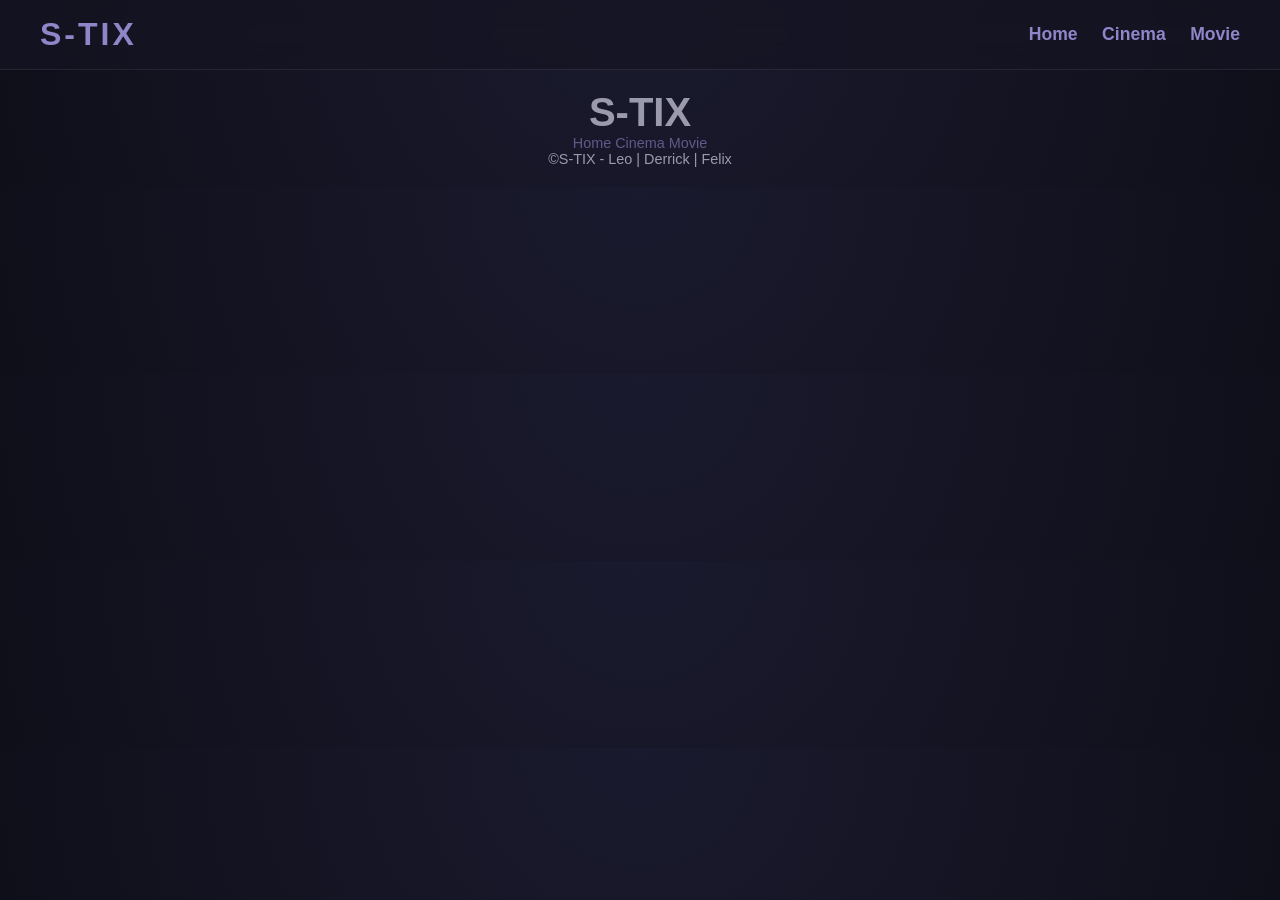
==== Cinema.html @ fa233ce1 "Initial commit" ====
<!DOCTYPE html>
<html lang="en">
<head>
    <meta charset="UTF-8">
    <meta name="viewport" content="width=device-width, initial-scale=1.0">
    <link rel="stylesheet" href="css/style.css">
    <script src="js/script.js"></script>
    <title>S-TIX</title>
</head>
<body>
     <header class="navbar">
        <div class="container navbar-inner">
            <a href="Home.html" class="logo">S-TIX</a>

            <!-- Checkbox (hidden) -->
            <input type="checkbox" id="menu-toggle">

            <!-- Hamburger -->
            <label for="menu-toggle" class="hamburger">
                <span></span>
                <span></span>
                <span></span>
            </label>

            <!-- NAV -->
            <nav>
                <a href="Home.html">Home</a>
                <a href="Cinema.html" class="active">Cinema</a>
                <a href="Movie.html">Movie</a>
            </nav>
        </div>
    </header>

    <footer>
        <h1>S-TIX</h1>
        <p>
            <a href="Home.html">Home</a>
            <a href="Cinema.html">Cinema</a>
            <a href="Movie.html">Movie</a>
        </p>
        <p>&copy;S-TIX - Leo | Derrick | Felix </p>
    </footer>
    
</body>
</html>
---- css/style.css ----
*{
    margin: 0;
    padding: 0;
    box-sizing: border-box;
    font-family: 'Segoe UI', sans-serif;
}

:root{
    --bg-dark: #0f0f1a;
    --bg-card: #1c1c2b;
    --primary: #8e86c9;
    --accent: #ff4d6d;
    --text: #f1f1ff;
}

body{
    background: radial-gradient(circle at top, #1a1a2e, #0f0f1a);
    color: var(--text);
}

a{
    text-decoration: none;
    color: var(--primary);
    transition: 0.2s;
}

a:hover{
    color: #ffffff;
}

h1{ font-size: 2.5rem; }
h2{
    font-size: 3rem;
    margin-bottom: 10px;
    text-align: center;
}
h3{ font-size: 1.3rem; }


.navbar{
    background: rgba(20,20,35,0.7);
    backdrop-filter: blur(14px);
    border-bottom: 1px solid rgba(255,255,255,0.08);
    padding: 16px 40px;
    position: sticky;
    top: 0;
    z-index: 999;
}

.navbar-inner{
    display: flex;
    justify-content: space-between;
    align-items: center;
}

.logo{
    font-size: 2rem;
    font-weight: 700;
    color: var(--primary);
    letter-spacing: 3px;
}

nav a{
    font-size: 1.1rem;
    margin-left: 20px;
    font-weight: 700;
    position: relative;
}

nav a::after{
    content: "";
    position: absolute;
    width: 0%;
    height: 2px;
    bottom: -4px;
    left: 0;
    background: var(--primary);
    transition: 0.3s;
}

nav a:hover::after{
    width: 100%;
}


.section{
    padding: 40px 24px;
}


.movie{
    display: grid;
    grid-template-columns: repeat(auto-fill, minmax(250px, 1fr));
    gap: 20px;
    
}


.card{
    overflow: hidden;
    border-radius: 16px;
    background: var(--bg-card);
   
}

.card img{
    width: 100%;
    display: block;
    transition: 0.3s;
}

.card:hover img{
    transform: scale(1.1);
}


.slide-wrapper{
    max-width: 1000px;
    margin: auto;
    position: relative;
}

.sliders{
    display: flex;
    gap: 20px;
    overflow-x: auto;
    padding: 30px 10px;
}

.sliders img{
    width: 220px;
    border-radius: 14px;
    opacity: 0.7;
    transition: 0.3s;
}

.sliders img:hover{
    transform: scale(1.15);
    opacity: 1;
}

.sliders:hover img:not(:hover){
    transform: scale(0.95);
    opacity: 0.4;
}

.slide-btn{
    position: absolute;
    top: 50%;
    transform: translateY(-50%);
    background: rgba(0,0,0,0.6);
    color: white;
    border: none;
    font-size: 24px;
    padding: 10px 14px;
    cursor: pointer;
    border-radius: 50%;
    z-index: 10;
}

.slide-btn:hover{
    background: var(--accent);
}

.prev{ left: -9px;}
.next{ right: -10px; }

.search-box{
    display: flex;
    justify-content: center;
    margin: 20px 0;
}

.search-box input{
    width: 300px;
    padding: 14px 20px;
    border-radius: 20px;
    border: none;
    outline: none;
    background: var(--bg-card);
    color: var(--text);
    font-size: 16px;
    text-align: center;
}

.search-box input:focus{
    box-shadow: 0 0 10px var(--primary);
}


footer{
    padding: 20px;
    text-align: center;
    font-size: 0.9rem;
    opacity: 0.6;
}


::-webkit-scrollbar{
    height: 6px;
}

::-webkit-scrollbar-thumb{
    background: var(--primary);
    border-radius: 10px;
}

.Promo-grids{
    display: flex;
   justify-content: center;
    gap: 20px;
    
}

.promo{
    background: var(--bg-card);
    border: 1px solid rgba(255,255,255,0.08);
    padding: 100px;
    text-align: center;
    border-radius: 16px;

}

.promo h3{
    font-size: 1.5rem;
}

.card{
    position: relative;
    height: 350px;
    overflow: hidden;
    border-radius: 16px;
}

/* poster gambar */
.poster{
    width: 100%;
    height: 100%;
    object-fit: cover;
    transition: 0.3s;
}

/* trailer disembunyikan awalnya */
.trailer{
    position: absolute;
    top: 0;
    left: 0;
    width: 100%;
    height: 100%;
    opacity: 0;
    transition: 0.3s;
   
}

/* hover effect */
.card:hover .trailer{
    opacity: 1;
}

.card:hover .poster{
    opacity: 0;
}

/* sembunyikan checkbox */
#menu-toggle{
    display: none;
}

/* hamburger style */
.hamburger{
    display: none;
    flex-direction: column;
    cursor: pointer;
    gap: 5px;
}

.hamburger span{
    width: 25px;
    height: 3px;
    background: var(--text);
    border-radius: 5px;
    transition: 0.3s;
}

.play-btn{
    position: absolute;
    top: 50%;
    left: 50%;
    transform: translate(-50%, -50%);
    font-size: 28px;
    background: rgba(0,0,0,0.6);
    padding: 10px 14px;
    border-radius: 50%;
    color: white;
    pointer-events: none; /* biar klik tetap ke iframe */
}


/* MOBILE */
@media (max-width: 768px){

    .hamburger{
        display: flex;
    }

    nav{
        position: absolute;
        top: 70px;
        right: 0;
        background: var(--bg-card);
        flex-direction: column;
        width: 200px;
        display: none;
        padding: 15px;
        border-radius: 0 0 0 12px;
    }

    nav a{
        margin: 10px 0;
        text-align: center;
    }

    /* SAAT CHECKED → tampilkan menu */
    #menu-toggle:checked ~ nav{
        display: flex;
    }

    /* ANIMASI HAMBURGER → X */
    #menu-toggle:checked + .hamburger span:nth-child(1){
        transform: rotate(45deg) translate(5px,5px);
    }

    #menu-toggle:checked + .hamburger span:nth-child(2){
        opacity: 0;
    }

    #menu-toggle:checked + .hamburger span:nth-child(3){
        transform: rotate(-45deg) translate(6px,-6px);
    }
}

@media (max-width: 768px){
    .slide-btn{display: none;}

    /* NAVBAR */
    .navbar{
        padding: 14px 20px;
    }

    .logo{
        font-size: 1.5rem;
    }

    /* SECTION */
    .section{
        padding: 30px 16px;
    }

    h2{
        font-size: 2rem;
    }

    /* MOVIE GRID */
    .movie{
        grid-template-columns: repeat(2, 1fr);
        gap: 12px;
    }

    .card{
        aspect-ratio: 2/3;
        height: auto;
    }

    /* SLIDER */
    .sliders img{
        width: 160px;
    }

    /* SEARCH */
    .search-box input{
        width: 90%;
        font-size: 14px;
    }

    /* PROMO */
    .Promo-grids{
        flex-direction: column;
        align-items: center;
    }

    .promo{
        width: 100%;
        padding: 60px 20px;
    }

    /* BUTTON SLIDE (biar nggak keluar layar) */
    .prev{
        left: 5px;
    }

    .next{
        right: 5px;
    }
    .card{
        height: auto; /* penting */
        aspect-ratio: 2 / 3; /* biar tetap proporsional kayak poster */
    }

    .poster{
        height: 100%;
        object-fit: cover;
    }

    .trailer{
        height: 100%;
    }
        .card:active .trailer{
        opacity: 1;
    }

    .card:active .poster{
        opacity: 0;
    }
     .play-btn{
        opacity: 1;
    }
}

/* ANIMASI REFRESH */
body{
    animation: fadeInBody 0.8s ease;
}

@keyframes fadeInBody{
    from{
        opacity: 0;
    }
    to{
        opacity: 1;
    }
}

.navbar{
    animation: slideDown 0.8s ease;
}

@keyframes slideDown{
    from{
        transform: translateY(-40px);
        opacity: 0;
    }
    to{
        transform: translateY(0);
        opacity: 1;
    }
}

.navbar{
    animation: slideDown 0.8s ease;
}

.card{
    animation: fadeUp 0.8s ease;
}

@keyframes fadeUp{
    from{
        transform: translateY(30px);
        opacity: 0;
    }
    to{
        transform: translateY(0);
        opacity: 1;
    }
}

.card:nth-child(1){ animation-delay: 0.1s; }
.card:nth-child(2){ animation-delay: 0.2s; }
.card:nth-child(3){ animation-delay: 0.3s; }
.card:nth-child(4){ animation-delay: 0.4s; }
.card:nth-child(5){ animation-delay: 0.5s; }
.card:nth-child(6){ animation-delay: 0.6s; }

.card{
    animation-fill-mode: both;
}

.section{
    animation: fadeUp 1s ease;
}
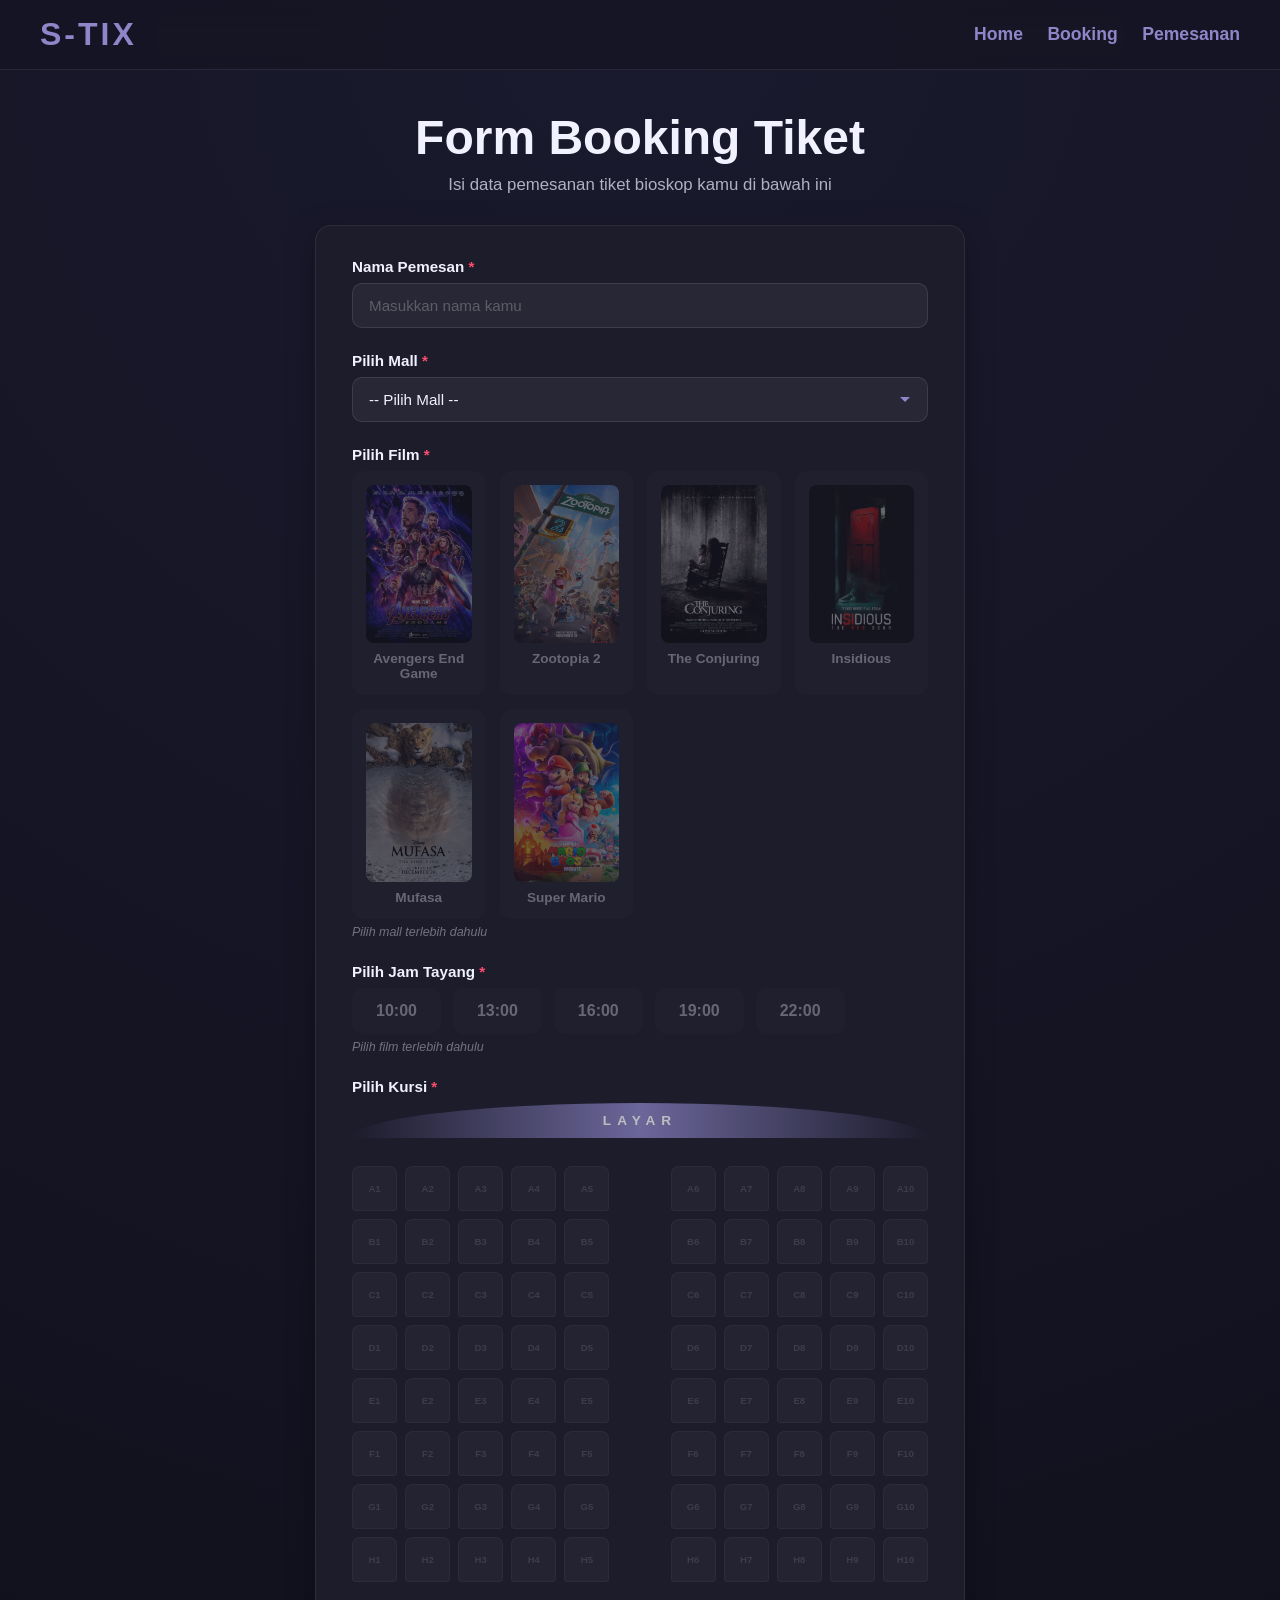
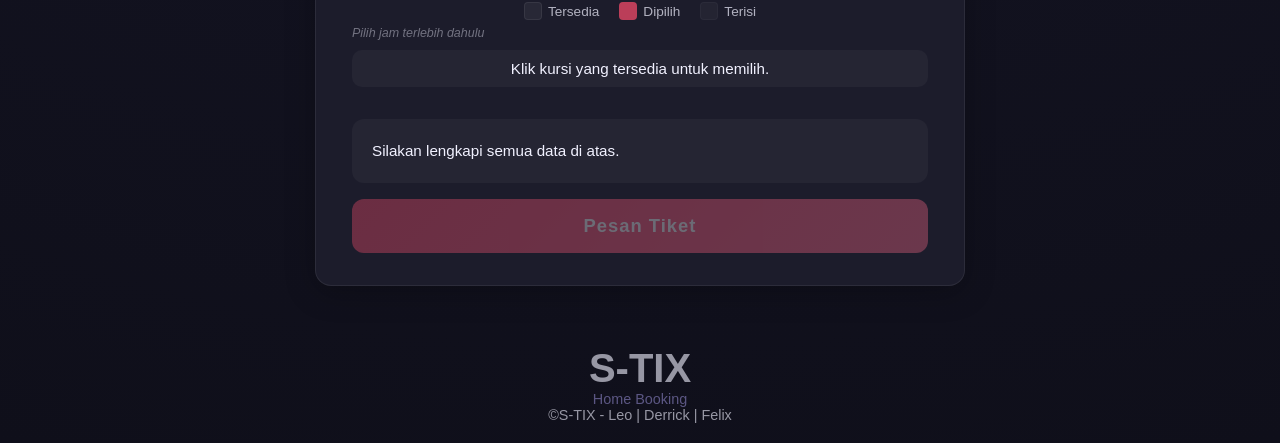
==== commit 879ef7b7: "Revisi" ====
--- a/Cinema.html
+++ b/Cinema.html
@@ -1,45 +1,70 @@
 <!DOCTYPE html>
 <html lang="en">
+
 <head>
     <meta charset="UTF-8">
     <meta name="viewport" content="width=device-width, initial-scale=1.0">
     <link rel="stylesheet" href="css/style.css">
-    <script src="js/script.js"></script>
+    <script src="js/script.js" defer></script>
     <title>S-TIX</title>
 </head>
+
 <body>
-     <header class="navbar">
+    <header class="navbar">
         <div class="container navbar-inner">
             <a href="Home.html" class="logo">S-TIX</a>
 
-            <!-- Checkbox (hidden) -->
             <input type="checkbox" id="menu-toggle">
-
-            <!-- Hamburger -->
             <label for="menu-toggle" class="hamburger">
                 <span></span>
                 <span></span>
                 <span></span>
             </label>
 
-            <!-- NAV -->
             <nav>
                 <a href="Home.html">Home</a>
-                <a href="Cinema.html" class="active">Cinema</a>
-                <a href="Movie.html">Movie</a>
+                <a href="Cinema.html" class="active" >Booking</a>
+                <a href="Pemesanan.html">Pemesanan</a>
             </nav>
         </div>
     </header>
+
+    <main>
+
+        <section class="section" id="bookingWrapper">
+            <h2>Form Booking Tiket</h2>
+            <p class="subtitle">Isi data pemesanan tiket bioskop kamu di bawah ini</p>
+            <div class="form-container">
+                <form id="bookingForm" novalidate>
+                    <div id="formError" class="form-error" style="display:none;"></div>
+                    <div id="bookingSteps"></div>
+                </form>
+            </div>
+        </section>
+
+
+
+    </main>
+
+    <!-- SUCCESS POPUP -->
+    <div class="popup-overlay" id="successPopup">
+        <div class="popup-content">
+            <span class="popup-close" onclick="closePopup()">&times;</span>
+
+            <div id="popupBody"></div>
+            <button class="popup-btn" onclick="closePopup()">Tutup</button>
+        </div>
+    </div>
 
     <footer>
         <h1>S-TIX</h1>
         <p>
             <a href="Home.html">Home</a>
-            <a href="Cinema.html">Cinema</a>
-            <a href="Movie.html">Movie</a>
+            <a href="Cinema.html">Booking</a>
         </p>
         <p>&copy;S-TIX - Leo | Derrick | Felix </p>
     </footer>
-    
+
 </body>
+
 </html>
--- a/css/style.css
+++ b/css/style.css
@@ -1,11 +1,11 @@
-*{
+* {
     margin: 0;
     padding: 0;
     box-sizing: border-box;
     font-family: 'Segoe UI', sans-serif;
 }
 
-:root{
+:root {
     --bg-dark: #0f0f1a;
     --bg-card: #1c1c2b;
     --primary: #8e86c9;
@@ -13,31 +13,30 @@
     --text: #f1f1ff;
 }
 
-body{
+body {
     background: radial-gradient(circle at top, #1a1a2e, #0f0f1a);
     color: var(--text);
 }
 
-a{
+a {
     text-decoration: none;
     color: var(--primary);
     transition: 0.2s;
 }
 
-a:hover{
+a:hover {
     color: #ffffff;
 }
 
-h1{ font-size: 2.5rem; }
-h2{
+h1 { font-size: 2.5rem; }
+h2 {
     font-size: 3rem;
     margin-bottom: 10px;
     text-align: center;
 }
-h3{ font-size: 1.3rem; }
-
-
-.navbar{
+h3 { font-size: 1.3rem; }
+
+.navbar {
     background: rgba(20,20,35,0.7);
     backdrop-filter: blur(14px);
     border-bottom: 1px solid rgba(255,255,255,0.08);
@@ -47,27 +46,27 @@
     z-index: 999;
 }
 
-.navbar-inner{
+.navbar-inner {
     display: flex;
     justify-content: space-between;
     align-items: center;
 }
 
-.logo{
+.logo {
     font-size: 2rem;
     font-weight: 700;
     color: var(--primary);
     letter-spacing: 3px;
 }
 
-nav a{
+nav a {
     font-size: 1.1rem;
     margin-left: 20px;
     font-weight: 700;
     position: relative;
 }
 
-nav a::after{
+nav a::after {
     content: "";
     position: absolute;
     width: 0%;
@@ -78,73 +77,67 @@
     transition: 0.3s;
 }
 
-nav a:hover::after{
+nav a:hover::after {
     width: 100%;
 }
 
-
-.section{
+.section {
     padding: 40px 24px;
 }
 
-
-.movie{
+.movie {
     display: grid;
     grid-template-columns: repeat(auto-fill, minmax(250px, 1fr));
     gap: 20px;
-    
-}
-
-
-.card{
+}
+
+.card {
     overflow: hidden;
     border-radius: 16px;
     background: var(--bg-card);
-   
-}
-
-.card img{
+}
+
+.card img {
     width: 100%;
     display: block;
     transition: 0.3s;
 }
 
-.card:hover img{
+.card:hover img {
     transform: scale(1.1);
 }
 
-
-.slide-wrapper{
+.slide-wrapper {
     max-width: 1000px;
     margin: auto;
     position: relative;
 }
 
-.sliders{
+.sliders {
     display: flex;
     gap: 20px;
     overflow-x: auto;
     padding: 30px 10px;
 }
 
-.sliders img{
+.sliders img {
     width: 220px;
     border-radius: 14px;
     opacity: 0.7;
     transition: 0.3s;
 }
 
-.sliders img:hover{
+.sliders img:hover {
     transform: scale(1.15);
     opacity: 1;
 }
 
-.sliders:hover img:not(:hover){
+.sliders:hover img:not(:hover) {
     transform: scale(0.95);
     opacity: 0.4;
 }
 
-.slide-btn{
+.slide-btn {
     position: absolute;
     top: 50%;
     transform: translateY(-50%);
@@ -158,20 +151,20 @@
     z-index: 10;
 }
 
-.slide-btn:hover{
+.slide-btn:hover {
     background: var(--accent);
 }
 
-.prev{ left: -9px;}
-.next{ right: -10px; }
-
-.search-box{
+.prev { left: -9px; }
+.next { right: -10px; }
+
+.search-box {
     display: flex;
     justify-content: center;
     margin: 20px 0;
 }
 
-.search-box input{
+.search-box input {
     width: 300px;
     padding: 14px 20px;
     border-radius: 20px;
@@ -183,65 +176,59 @@
     text-align: center;
 }
 
-.search-box input:focus{
+.search-box input:focus {
     box-shadow: 0 0 10px var(--primary);
 }
 
-
-footer{
+footer {
     padding: 20px;
     text-align: center;
     font-size: 0.9rem;
     opacity: 0.6;
 }
 
-
-::-webkit-scrollbar{
+::-webkit-scrollbar {
     height: 6px;
 }
 
-::-webkit-scrollbar-thumb{
+::-webkit-scrollbar-thumb {
     background: var(--primary);
     border-radius: 10px;
 }
 
-.Promo-grids{
+.Promo-grids {
     display: flex;
-   justify-content: center;
+    justify-content: center;
     gap: 20px;
-    
-}
-
-.promo{
+}
+
+.promo {
     background: var(--bg-card);
     border: 1px solid rgba(255,255,255,0.08);
     padding: 100px;
     text-align: center;
     border-radius: 16px;
-
-}
-
-.promo h3{
+}
+
+.promo h3 {
     font-size: 1.5rem;
 }
 
-.card{
+.card {
     position: relative;
     height: 350px;
     overflow: hidden;
     border-radius: 16px;
 }
 
-/* poster gambar */
-.poster{
+.poster {
     width: 100%;
     height: 100%;
     object-fit: cover;
     transition: 0.3s;
 }
 
-/* trailer disembunyikan awalnya */
-.trailer{
+.trailer {
     position: absolute;
     top: 0;
     left: 0;
@@ -249,32 +236,28 @@
     height: 100%;
     opacity: 0;
     transition: 0.3s;
-   
-}
-
-/* hover effect */
-.card:hover .trailer{
+}
+
+.card:hover .trailer {
     opacity: 1;
 }
 
-.card:hover .poster{
+.card:hover .poster {
     opacity: 0;
 }
 
-/* sembunyikan checkbox */
-#menu-toggle{
+#menu-toggle {
     display: none;
 }
 
-/* hamburger style */
-.hamburger{
+.hamburger {
     display: none;
     flex-direction: column;
     cursor: pointer;
     gap: 5px;
 }
 
-.hamburger span{
+.hamburger span {
     width: 25px;
     height: 3px;
     background: var(--text);
@@ -282,28 +265,14 @@
     transition: 0.3s;
 }
 
-.play-btn{
-    position: absolute;
-    top: 50%;
-    left: 50%;
-    transform: translate(-50%, -50%);
-    font-size: 28px;
-    background: rgba(0,0,0,0.6);
-    padding: 10px 14px;
-    border-radius: 50%;
-    color: white;
-    pointer-events: none; /* biar klik tetap ke iframe */
-}
-
-
-/* MOBILE */
-@media (max-width: 768px){
-
-    .hamburger{
+
+
+@media (max-width: 768px) {
+    .hamburger {
         display: flex;
     }
 
-    nav{
+    nav {
         position: absolute;
         top: 70px;
         right: 0;
@@ -315,176 +284,673 @@
         border-radius: 0 0 0 12px;
     }
 
-    nav a{
+    nav a {
         margin: 10px 0;
         text-align: center;
     }
 
-    /* SAAT CHECKED → tampilkan menu */
-    #menu-toggle:checked ~ nav{
+    #menu-toggle:checked ~ nav {
         display: flex;
     }
 
-    /* ANIMASI HAMBURGER → X */
-    #menu-toggle:checked + .hamburger span:nth-child(1){
+    #menu-toggle:checked + .hamburger span:nth-child(1) {
         transform: rotate(45deg) translate(5px,5px);
     }
 
-    #menu-toggle:checked + .hamburger span:nth-child(2){
+    #menu-toggle:checked + .hamburger span:nth-child(2) {
         opacity: 0;
     }
 
-    #menu-toggle:checked + .hamburger span:nth-child(3){
+    #menu-toggle:checked + .hamburger span:nth-child(3) {
         transform: rotate(-45deg) translate(6px,-6px);
     }
-}
-
-@media (max-width: 768px){
-    .slide-btn{display: none;}
-
-    /* NAVBAR */
-    .navbar{
+
+    .slide-btn { display: none; }
+
+    .navbar {
         padding: 14px 20px;
     }
 
-    .logo{
+    .logo {
         font-size: 1.5rem;
     }
 
-    /* SECTION */
-    .section{
+    .section {
         padding: 30px 16px;
     }
 
-    h2{
+    h2 {
         font-size: 2rem;
     }
 
-    /* MOVIE GRID */
-    .movie{
+    .movie {
         grid-template-columns: repeat(2, 1fr);
         gap: 12px;
     }
 
-    .card{
+    .card {
         aspect-ratio: 2/3;
         height: auto;
     }
 
-    /* SLIDER */
-    .sliders img{
+    .sliders img {
         width: 160px;
     }
 
-    /* SEARCH */
-    .search-box input{
+    .search-box input {
         width: 90%;
         font-size: 14px;
     }
 
-    /* PROMO */
-    .Promo-grids{
+    .Promo-grids {
         flex-direction: column;
         align-items: center;
     }
 
-    .promo{
+    .promo {
         width: 100%;
         padding: 60px 20px;
     }
 
-    /* BUTTON SLIDE (biar nggak keluar layar) */
-    .prev{
-        left: 5px;
-    }
-
-    .next{
-        right: 5px;
-    }
-    .card{
-        height: auto; /* penting */
-        aspect-ratio: 2 / 3; /* biar tetap proporsional kayak poster */
-    }
-
-    .poster{
+    .prev { left: 5px; }
+    .next { right: 5px; }
+
+    .card {
+        height: auto;
+        aspect-ratio: 2 / 3;
+    }
+
+    .poster {
         height: 100%;
         object-fit: cover;
     }
 
-    .trailer{
+    .trailer {
         height: 100%;
     }
-        .card:active .trailer{
+
+    .card:active .trailer {
         opacity: 1;
     }
-
-    .card:active .poster{
+}
+
+.form-container {
+    max-width: 650px;
+    margin: 0 auto;
+    background: var(--bg-card);
+    border: 1px solid rgba(255, 255, 255, 0.07);
+    border-radius: 16px;
+    padding: 32px 36px;
+    box-shadow: 0 6px 30px rgba(0, 0, 0, 0.25);
+}
+
+.field-group {
+    margin-bottom: 24px;
+}
+
+.field-group:last-of-type {
+    margin-bottom: 0;
+}
+
+.field-label {
+    display: block;
+    font-size: 0.95rem;
+    font-weight: 600;
+    margin-bottom: 8px;
+    color: var(--text);
+}
+
+.required-star {
+    color: var(--accent);
+    font-weight: 700;
+}
+
+.field-input {
+    width: 100%;
+    padding: 13px 16px;
+    background: rgba(255, 255, 255, 0.05);
+    border: 1.5px solid rgba(255, 255, 255, 0.1);
+    border-radius: 10px;
+    color: var(--text);
+    font-size: 0.95rem;
+    outline: none;
+    transition: 0.25s;
+}
+
+.field-input::placeholder {
+    color: rgba(255, 255, 255, 0.25);
+}
+
+.field-input:focus {
+    border-color: var(--primary);
+    box-shadow: 0 0 0 3px rgba(142, 134, 201, 0.15);
+    background: rgba(255, 255, 255, 0.07);
+}
+
+.field-select {
+    width: 100%;
+    padding: 13px 16px;
+    background: rgba(255, 255, 255, 0.05);
+    border: 1.5px solid rgba(255, 255, 255, 0.1);
+    border-radius: 10px;
+    color: var(--text);
+    font-size: 0.95rem;
+    outline: none;
+    cursor: pointer;
+    transition: 0.25s;
+    appearance: none;
+    -webkit-appearance: none;
+    background-image: url("data:image/svg+xml,%3Csvg xmlns='http://www.w3.org/2000/svg' width='12' height='8' fill='%238e86c9'%3E%3Cpath d='M1 1l5 5 5-5'/%3E%3C/svg%3E");
+    background-repeat: no-repeat;
+    background-position: right 16px center;
+    padding-right: 40px;
+}
+
+.field-select:focus {
+    border-color: var(--primary);
+    box-shadow: 0 0 0 3px rgba(142, 134, 201, 0.15);
+    background: rgba(255, 255, 255, 0.07);
+}
+
+.field-select option {
+    background: #1c1c2b;
+    color: var(--text);
+}
+
+.field-hint {
+    display: block;
+    margin-top: 6px;
+    font-size: 0.78rem;
+    opacity: 0.4;
+    font-style: italic;
+}
+
+.form-error {
+    background: rgba(255, 77, 109, 0.1);
+    border: 1px solid rgba(255, 77, 109, 0.25);
+    border-radius: 12px;
+    padding: 14px 18px;
+    margin-bottom: 20px;
+    font-size: 0.88rem;
+    line-height: 1.7;
+    color: #ff8a9e;
+    animation: shakeX 0.4s ease;
+}
+
+@keyframes shakeX {
+    0%, 100% { transform: translateX(0); }
+    20% { transform: translateX(-8px); }
+    40% { transform: translateX(8px); }
+    60% { transform: translateX(-4px); }
+    80% { transform: translateX(4px); }
+}
+
+.submit-area {
+    padding-top: 8px;
+}
+
+.subtitle {
+    text-align: center;
+    opacity: 0.7;
+    margin-bottom: 30px;
+    font-size: 1.05rem;
+}
+
+.movie-options {
+    display: grid;
+    grid-template-columns: repeat(auto-fill, minmax(130px, 1fr));
+    gap: 14px;
+}
+
+.movie-option {
+    background: rgba(255, 255, 255, 0.04);
+    border: 2px solid transparent;
+    border-radius: 12px;
+    padding: 12px;
+    text-align: center;
+    cursor: pointer;
+    transition: 0.3s;
+}
+
+.movie-option:hover:not(.disabled) {
+    border-color: var(--primary);
+    transform: translateY(-2px);
+}
+
+.movie-option.active {
+    border-color: var(--accent);
+    background: rgba(255, 77, 109, 0.12);
+}
+
+.movie-option.disabled {
+    opacity: 0.35;
+    cursor: not-allowed;
+}
+
+.movie-option img {
+    width: 100%;
+    aspect-ratio: 2/3;
+    object-fit: cover;
+    border-radius: 8px;
+    margin-bottom: 8px;
+    display: block;
+}
+
+.movie-option span {
+    font-size: 0.85rem;
+    font-weight: 600;
+    display: block;
+}
+
+.time-options {
+    display: flex;
+    flex-wrap: wrap;
+    gap: 12px;
+}
+
+.time-option {
+    background: rgba(255, 255, 255, 0.04);
+    border: 2px solid transparent;
+    border-radius: 10px;
+    padding: 12px 22px;
+    font-size: 1rem;
+    font-weight: 700;
+    cursor: pointer;
+    transition: 0.3s;
+    color: var(--text);
+}
+
+.time-option:hover:not(.disabled) {
+    border-color: var(--primary);
+    background: rgba(142, 134, 201, 0.1);
+}
+
+.time-option.active {
+    border-color: var(--accent);
+    background: rgba(255, 77, 109, 0.15);
+    color: #fff;
+}
+
+.time-option.disabled {
+    opacity: 0.35;
+    cursor: not-allowed;
+}
+
+.cinema-layout {
+    max-width: 580px;
+    margin: 0 auto;
+}
+
+.screen {
+    background: linear-gradient(90deg, transparent, var(--primary), transparent);
+    color: #fff;
+    text-align: center;
+    padding: 10px 0;
+    border-radius: 50% / 100% 100% 0 0;
+    font-weight: 700;
+    letter-spacing: 6px;
+    font-size: 0.85rem;
+    margin-bottom: 28px;
+    opacity: 0.7;
+}
+
+.seat-grid {
+    display: grid;
+    grid-template-columns: repeat(11, 1fr);
+    gap: 8px;
+    margin-bottom: 20px;
+}
+
+.seat {
+    aspect-ratio: 1;
+    border-radius: 8px 8px 4px 4px;
+    display: flex;
+    align-items: center;
+    justify-content: center;
+    font-size: 0.6rem;
+    font-weight: 700;
+    cursor: pointer;
+    transition: 0.2s;
+    user-select: none;
+}
+
+.seat.available {
+    background: rgba(255, 255, 255, 0.08);
+    color: rgba(255, 255, 255, 0.5);
+    border: 1px solid rgba(255, 255, 255, 0.1);
+}
+
+.seat.available:hover {
+    background: var(--primary);
+    color: #fff;
+    transform: scale(1.1);
+}
+
+.seat.selected {
+    background: var(--accent);
+    color: #fff;
+    border: 1px solid var(--accent);
+    box-shadow: 0 0 12px rgba(255, 77, 109, 0.5);
+}
+
+.seat.booked {
+    background: rgba(255, 255, 255, 0.05);
+    color: rgba(255, 255, 255, 0.15);
+    border: 1px solid rgba(255, 255, 255, 0.05);
+    cursor: not-allowed;
+    position: relative;
+}
+
+.seat.booked::after {
+    content: "✕";
+    position: absolute;
+    font-size: 1rem;
+    color: rgba(255, 77, 109, 0.4);
+}
+
+.seat.idle {
+    background: rgba(255, 255, 255, 0.03);
+    color: rgba(255, 255, 255, 0.12);
+    border: 1px solid rgba(255, 255, 255, 0.04);
+    cursor: not-allowed;
+}
+
+.aisle {
+    aspect-ratio: 1;
+    pointer-events: none;
+}
+
+.seat-legend {
+    display: flex;
+    justify-content: center;
+    gap: 20px;
+    margin-top: 16px;
+    font-size: 0.85rem;
+    opacity: 0.7;
+}
+
+.seat-legend span {
+    display: flex;
+    align-items: center;
+    gap: 6px;
+}
+
+.seat-demo {
+    width: 18px;
+    height: 18px;
+    border-radius: 4px;
+    display: inline-block;
+}
+
+.seat-demo.available {
+    background: rgba(255, 255, 255, 0.08);
+    border: 1px solid rgba(255, 255, 255, 0.1);
+}
+
+.seat-demo.selected {
+    background: var(--accent);
+}
+
+.seat-demo.booked {
+    background: rgba(255, 255, 255, 0.05);
+    border: 1px solid rgba(255, 255, 255, 0.05);
+}
+
+.seat-info {
+    text-align: center;
+    padding: 10px;
+    border-radius: 10px;
+    background: rgba(255, 255, 255, 0.04);
+    margin-top: 10px;
+    font-size: 0.95rem;
+}
+
+.booking-summary {
+    background: rgba(255, 255, 255, 0.04);
+    border-radius: 12px;
+    padding: 18px 20px;
+    margin-bottom: 16px;
+    line-height: 1.8;
+}
+
+.booking-summary p {
+    font-size: 0.95rem;
+}
+
+.booking-summary strong {
+    color: var(--primary);
+}
+
+.confirm-btn {
+    width: 100%;
+    padding: 16px;
+    border: none;
+    border-radius: 12px;
+    background: linear-gradient(135deg, var(--accent), #ff6b8a);
+    color: #fff;
+    font-size: 1.15rem;
+    font-weight: 700;
+    cursor: pointer;
+    transition: 0.3s;
+    letter-spacing: 1px;
+}
+
+.confirm-btn:hover:not(:disabled) {
+    transform: translateY(-2px);
+    box-shadow: 0 8px 25px rgba(255, 77, 109, 0.4);
+}
+
+.confirm-btn:disabled {
+    opacity: 0.35;
+    cursor: not-allowed;
+}
+
+.popup-overlay {
+    display: none;
+    position: fixed;
+    top: 0;
+    left: 0;
+    width: 100%;
+    height: 100%;
+    background: rgba(0, 0, 0, 0.7);
+    backdrop-filter: blur(6px);
+    z-index: 9999;
+    align-items: center;
+    justify-content: center;
+}
+
+.popup-content {
+    background: var(--bg-card);
+    border: 1px solid rgba(255, 255, 255, 0.1);
+    border-radius: 20px;
+    padding: 40px 36px 28px;
+    max-width: 420px;
+    width: 90%;
+    text-align: center;
+    position: relative;
+    animation: popupIn 0.3s ease;
+}
+
+@keyframes popupIn {
+    from {
+        transform: scale(0.85);
         opacity: 0;
     }
-     .play-btn{
+    to {
+        transform: scale(1);
         opacity: 1;
     }
 }
 
-/* ANIMASI REFRESH */
-body{
-    animation: fadeInBody 0.8s ease;
-}
-
-@keyframes fadeInBody{
-    from{
-        opacity: 0;
-    }
-    to{
-        opacity: 1;
-    }
-}
-
-.navbar{
-    animation: slideDown 0.8s ease;
-}
-
-@keyframes slideDown{
-    from{
-        transform: translateY(-40px);
-        opacity: 0;
-    }
-    to{
-        transform: translateY(0);
-        opacity: 1;
-    }
-}
-
-.navbar{
-    animation: slideDown 0.8s ease;
-}
-
-.card{
-    animation: fadeUp 0.8s ease;
-}
-
-@keyframes fadeUp{
-    from{
-        transform: translateY(30px);
-        opacity: 0;
-    }
-    to{
-        transform: translateY(0);
-        opacity: 1;
-    }
-}
-
-.card:nth-child(1){ animation-delay: 0.1s; }
-.card:nth-child(2){ animation-delay: 0.2s; }
-.card:nth-child(3){ animation-delay: 0.3s; }
-.card:nth-child(4){ animation-delay: 0.4s; }
-.card:nth-child(5){ animation-delay: 0.5s; }
-.card:nth-child(6){ animation-delay: 0.6s; }
-
-.card{
-    animation-fill-mode: both;
-}
-
-.section{
-    animation: fadeUp 1s ease;
-}+.popup-close {
+    position: absolute;
+    top: 12px;
+    right: 18px;
+    font-size: 1.8rem;
+    cursor: pointer;
+    opacity: 0.5;
+    transition: 0.2s;
+    color: var(--text);
+}
+
+.popup-close:hover {
+    opacity: 1;
+}
+
+.popup-content p {
+    margin: 6px 0;
+    font-size: 0.95rem;
+    line-height: 1.7;
+}
+
+.popup-btn {
+    margin-top: 20px;
+    padding: 12px 36px;
+    border: none;
+    border-radius: 10px;
+    background: var(--primary);
+    color: #fff;
+    font-size: 1rem;
+    font-weight: 700;
+    cursor: pointer;
+    transition: 0.3s;
+}
+
+.popup-btn:hover {
+    background: var(--accent);
+    transform: translateY(-2px);
+}
+
+.table-section {
+    max-width: 1000px;
+    margin: 0 auto;
+}
+
+.table-wrapper {
+    overflow-x: auto;
+    border-radius: 16px;
+    border: 1px solid rgba(255, 255, 255, 0.06);
+    background: var(--bg-card);
+}
+
+#bookingTable {
+    width: 100%;
+    border-collapse: collapse;
+    font-size: 0.9rem;
+}
+
+#bookingTable thead {
+    background: rgba(142, 134, 201, 0.12);
+}
+
+#bookingTable th {
+    padding: 14px 12px;
+    text-align: left;
+    font-weight: 700;
+    color: var(--primary);
+    white-space: nowrap;
+    border-bottom: 2px solid rgba(142, 134, 201, 0.2);
+}
+
+#bookingTable td {
+    padding: 12px;
+    border-bottom: 1px solid rgba(255, 255, 255, 0.04);
+    vertical-align: middle;
+}
+
+#bookingTable tbody tr:hover {
+    background: rgba(255, 255, 255, 0.03);
+}
+
+#bookingTable tbody tr:last-child td {
+    border-bottom: none;
+}
+
+#bookingTable .price {
+    font-weight: 700;
+    color: #4ade80;
+    white-space: nowrap;
+}
+
+.empty-msg {
+    text-align: center;
+    padding: 40px 20px !important;
+    opacity: 0.5;
+    font-style: italic;
+    font-size: 1rem;
+}
+
+.delete-btn {
+    background: rgba(255, 77, 109, 0.1);
+    border: 1px solid rgba(255, 77, 109, 0.25);
+    color: var(--accent);
+    padding: 6px 14px;
+    border-radius: 8px;
+    cursor: pointer;
+    font-size: 0.8rem;
+    font-weight: 600;
+    transition: 0.25s;
+}
+
+.delete-btn:hover {
+    background: var(--accent);
+    color: #fff;
+    border-color: var(--accent);
+    transform: scale(1.05);
+}
+
+    
+
+@media (max-width: 768px) {
+    .form-container {
+        padding: 24px 18px;
+    }
+
+    .field-group {
+        margin-bottom: 20px;
+    }
+
+    .movie-options {
+        grid-template-columns: repeat(3, 1fr);
+        gap: 10px;
+    }
+
+    .movie-option {
+        padding: 8px;
+    }
+
+    .movie-option span {
+        font-size: 0.75rem;
+    }
+
+    .time-options {
+        gap: 8px;
+    }
+
+    .time-option {
+        padding: 10px 16px;
+        font-size: 0.9rem;
+    }
+
+    .seat-grid {
+        gap: 5px;
+    }
+
+    .seat {
+        font-size: 0.5rem;
+    }
+
+    #bookingTable {
+        font-size: 0.78rem;
+    }
+
+    #bookingTable th,
+    #bookingTable td {
+        padding: 10px 8px;
+    }
+
+    .delete-btn {
+        padding: 4px 10px;
+        font-size: 0.72rem;
+    }
+}
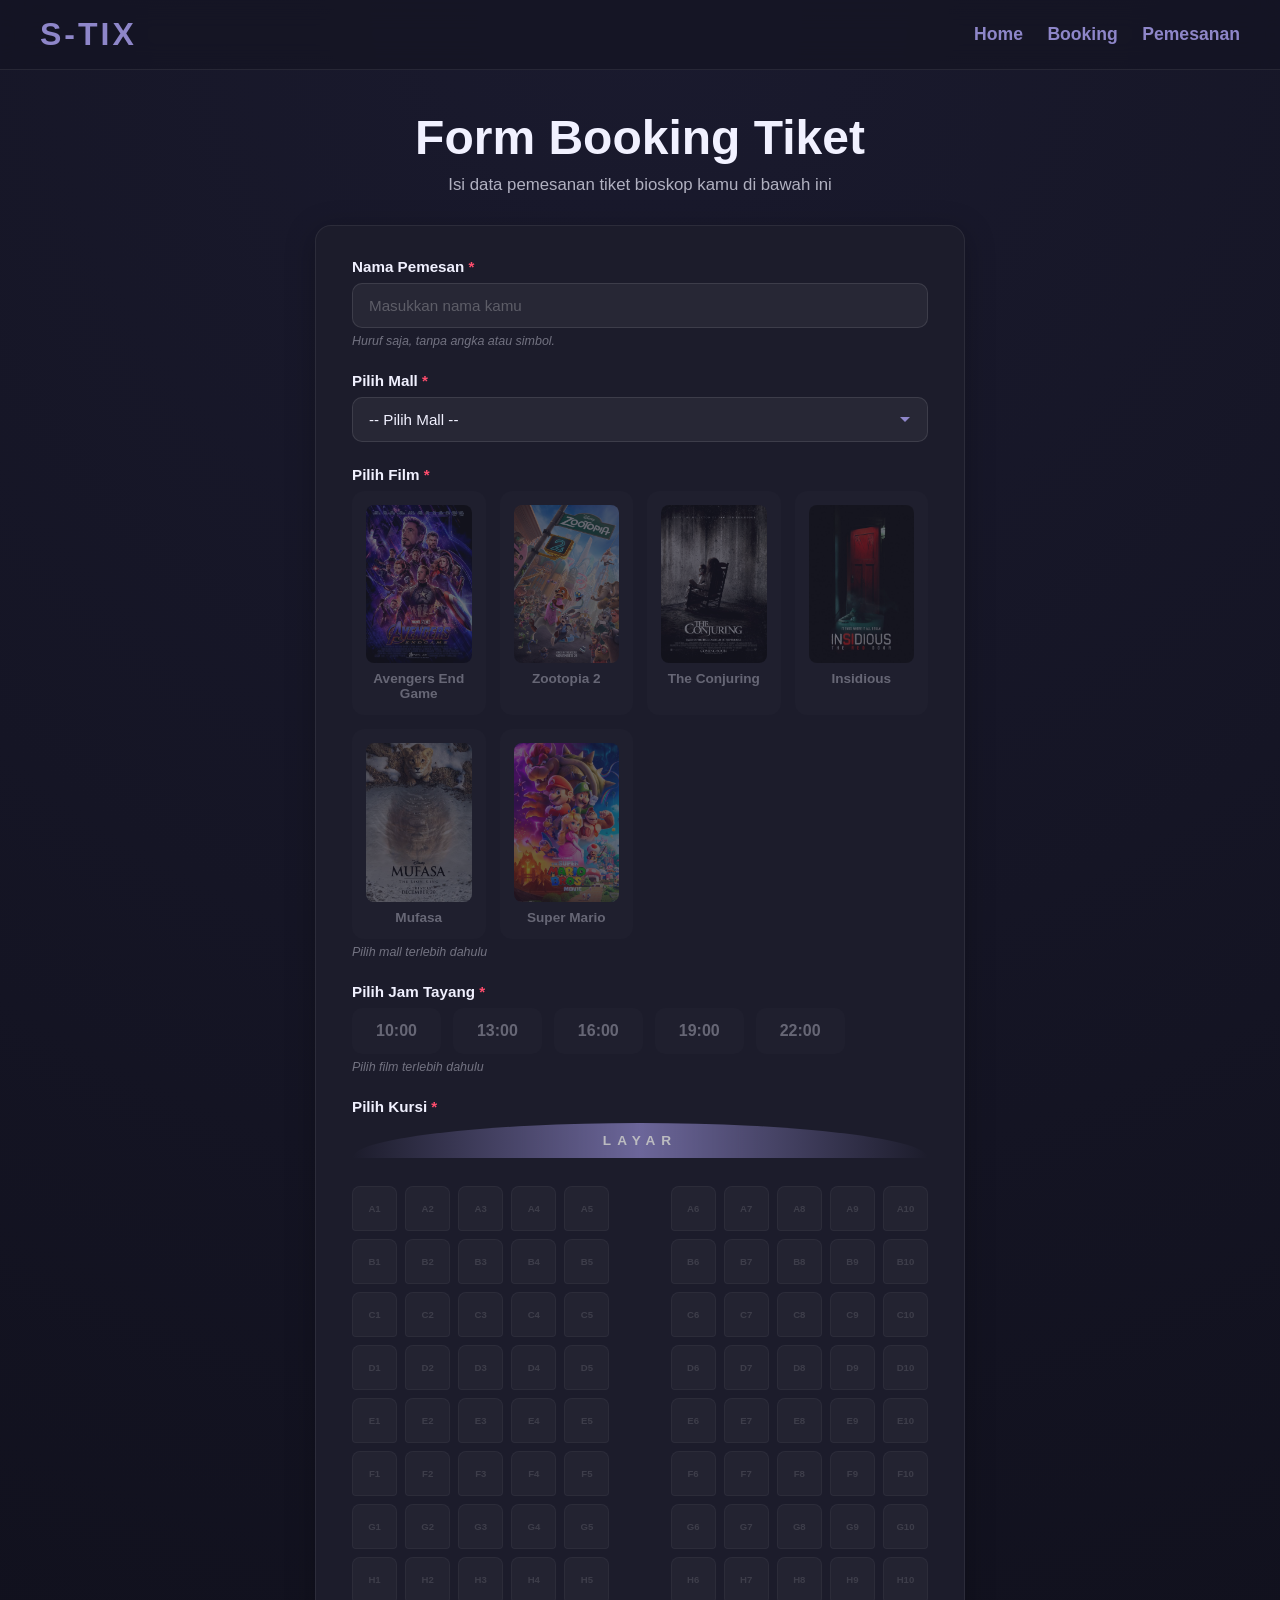
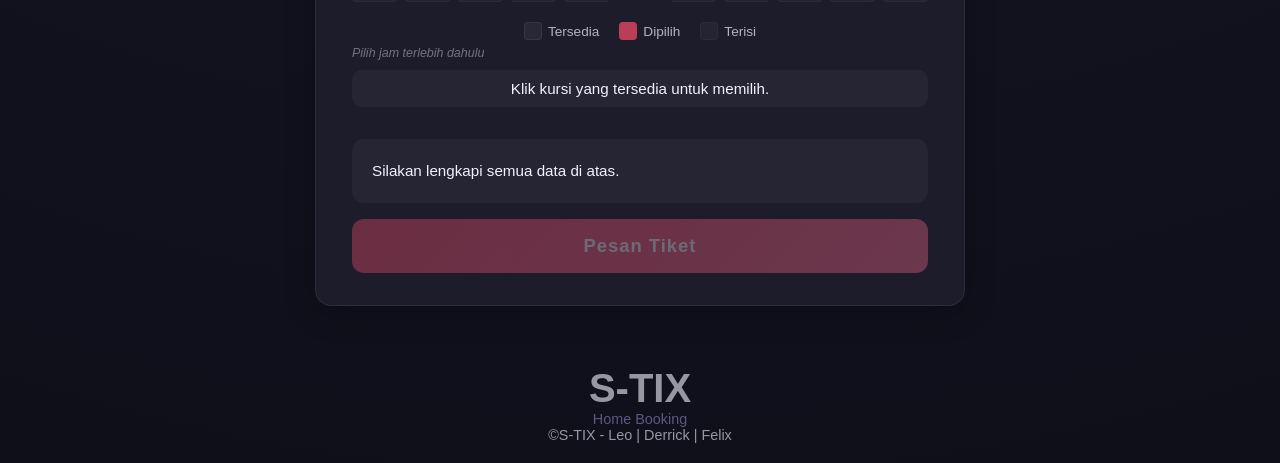
==== commit 460cc437: "Memperbaiki Home.Html menjadi index.html" ====
--- a/Cinema.html
+++ b/Cinema.html
@@ -12,7 +12,7 @@
 <body>
     <header class="navbar">
         <div class="container navbar-inner">
-            <a href="Home.html" class="logo">S-TIX</a>
+            <a href="index.html" class="logo">S-TIX</a>
 
             <input type="checkbox" id="menu-toggle">
             <label for="menu-toggle" class="hamburger">
@@ -22,7 +22,7 @@
             </label>
 
             <nav>
-                <a href="Home.html">Home</a>
+                <a href="index.html"">Home</a>
                 <a href="Cinema.html" class="active" >Booking</a>
                 <a href="Pemesanan.html">Pemesanan</a>
             </nav>
@@ -59,7 +59,7 @@
     <footer>
         <h1>S-TIX</h1>
         <p>
-            <a href="Home.html">Home</a>
+            <a href="index.html">Home</a>
             <a href="Cinema.html">Booking</a>
         </p>
         <p>&copy;S-TIX - Leo | Derrick | Felix </p>
--- a/css/style.css
+++ b/css/style.css
@@ -196,24 +196,6 @@
     border-radius: 10px;
 }
 
-.Promo-grids {
-    display: flex;
-    justify-content: center;
-    gap: 20px;
-}
-
-.promo {
-    background: var(--bg-card);
-    border: 1px solid rgba(255,255,255,0.08);
-    padding: 100px;
-    text-align: center;
-    border-radius: 16px;
-}
-
-.promo h3 {
-    font-size: 1.5rem;
-}
-
 .card {
     position: relative;
     height: 350px;
@@ -342,15 +324,6 @@
         font-size: 14px;
     }
 
-    .Promo-grids {
-        flex-direction: column;
-        align-items: center;
-    }
-
-    .promo {
-        width: 100%;
-        padding: 60px 20px;
-    }
 
     .prev { left: 5px; }
     .next { right: 5px; }
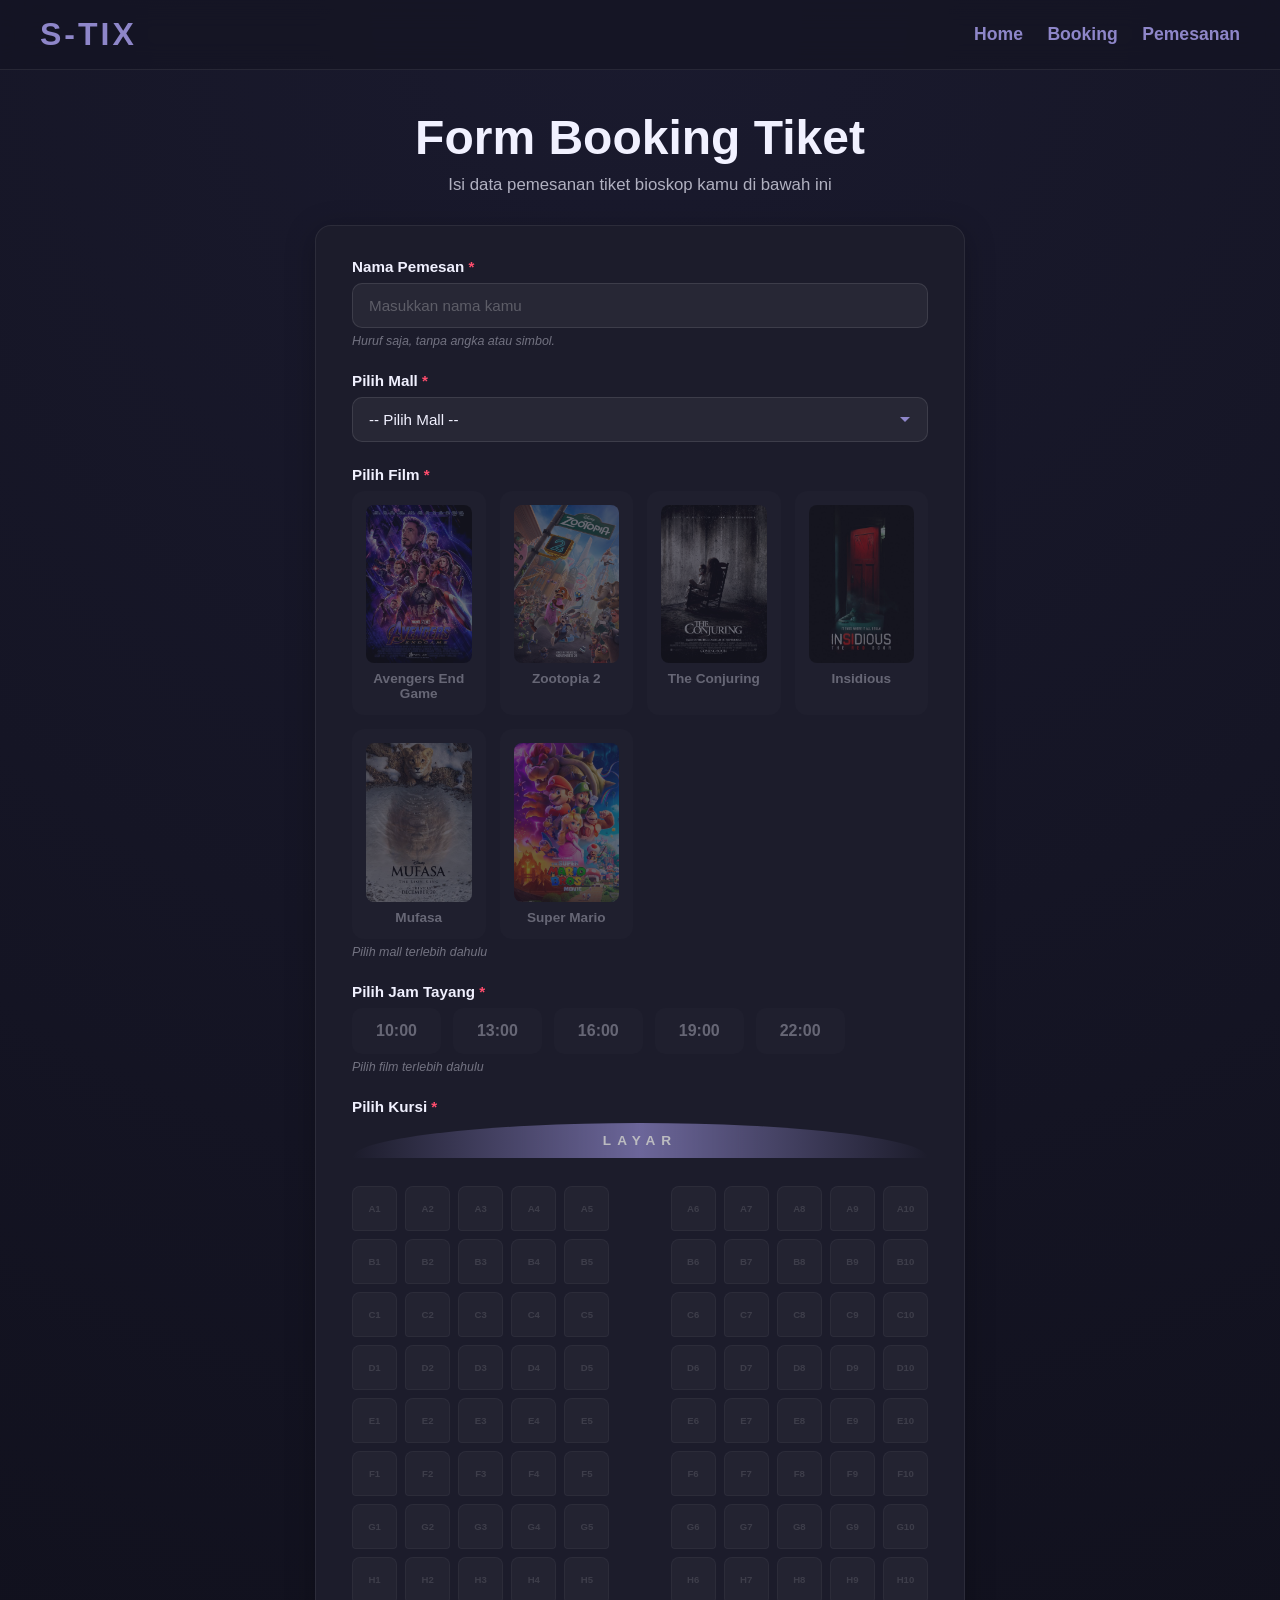
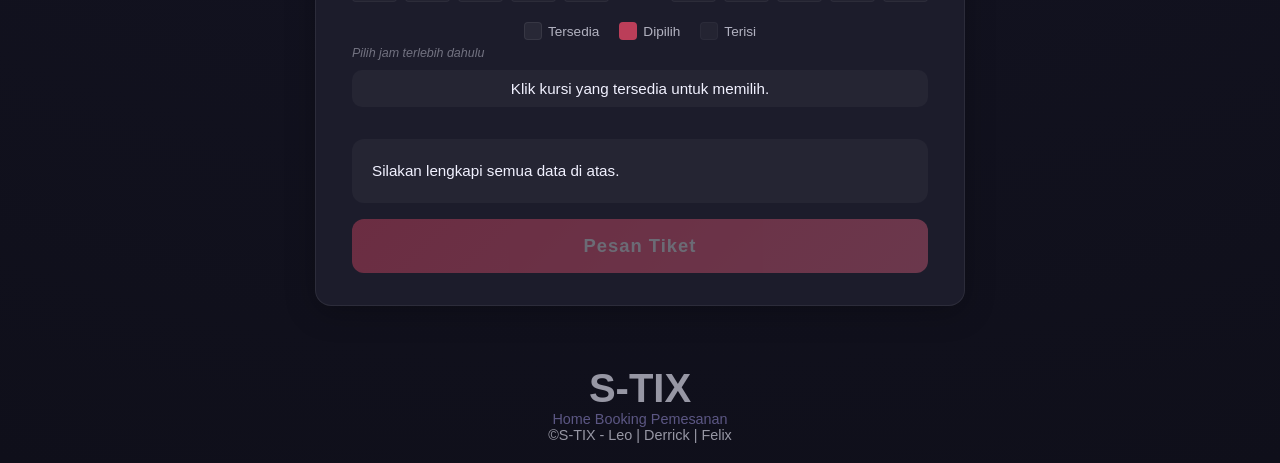
==== commit 800a974e: "Mengubah Tampilan card movie agar menyesuaikan dengan tampilan normal website" ====
--- a/Cinema.html
+++ b/Cinema.html
@@ -61,6 +61,7 @@
         <p>
             <a href="index.html">Home</a>
             <a href="Cinema.html">Booking</a>
+            <a href="Pemesanan.html">Pemesanan</a>
         </p>
         <p>&copy;S-TIX - Leo | Derrick | Felix </p>
     </footer>
--- a/css/style.css
+++ b/css/style.css
@@ -50,6 +50,7 @@
     display: flex;
     justify-content: space-between;
     align-items: center;
+    width: 100%;
 }
 
 .logo {
@@ -83,11 +84,14 @@
 
 .section {
     padding: 40px 24px;
+    max-width: 1200px; /* Menyelaraskan batas lebar dengan navbar */
+    margin: 0 auto;    /* Kunci utama agar konten film ikut ke tengah saat di-zoom out */
+    width: 100%;
 }
 
 .movie {
     display: grid;
-    grid-template-columns: repeat(auto-fill, minmax(250px, 1fr));
+    grid-template-columns: repeat(6,1fr);
     gap: 20px;
 }
 
